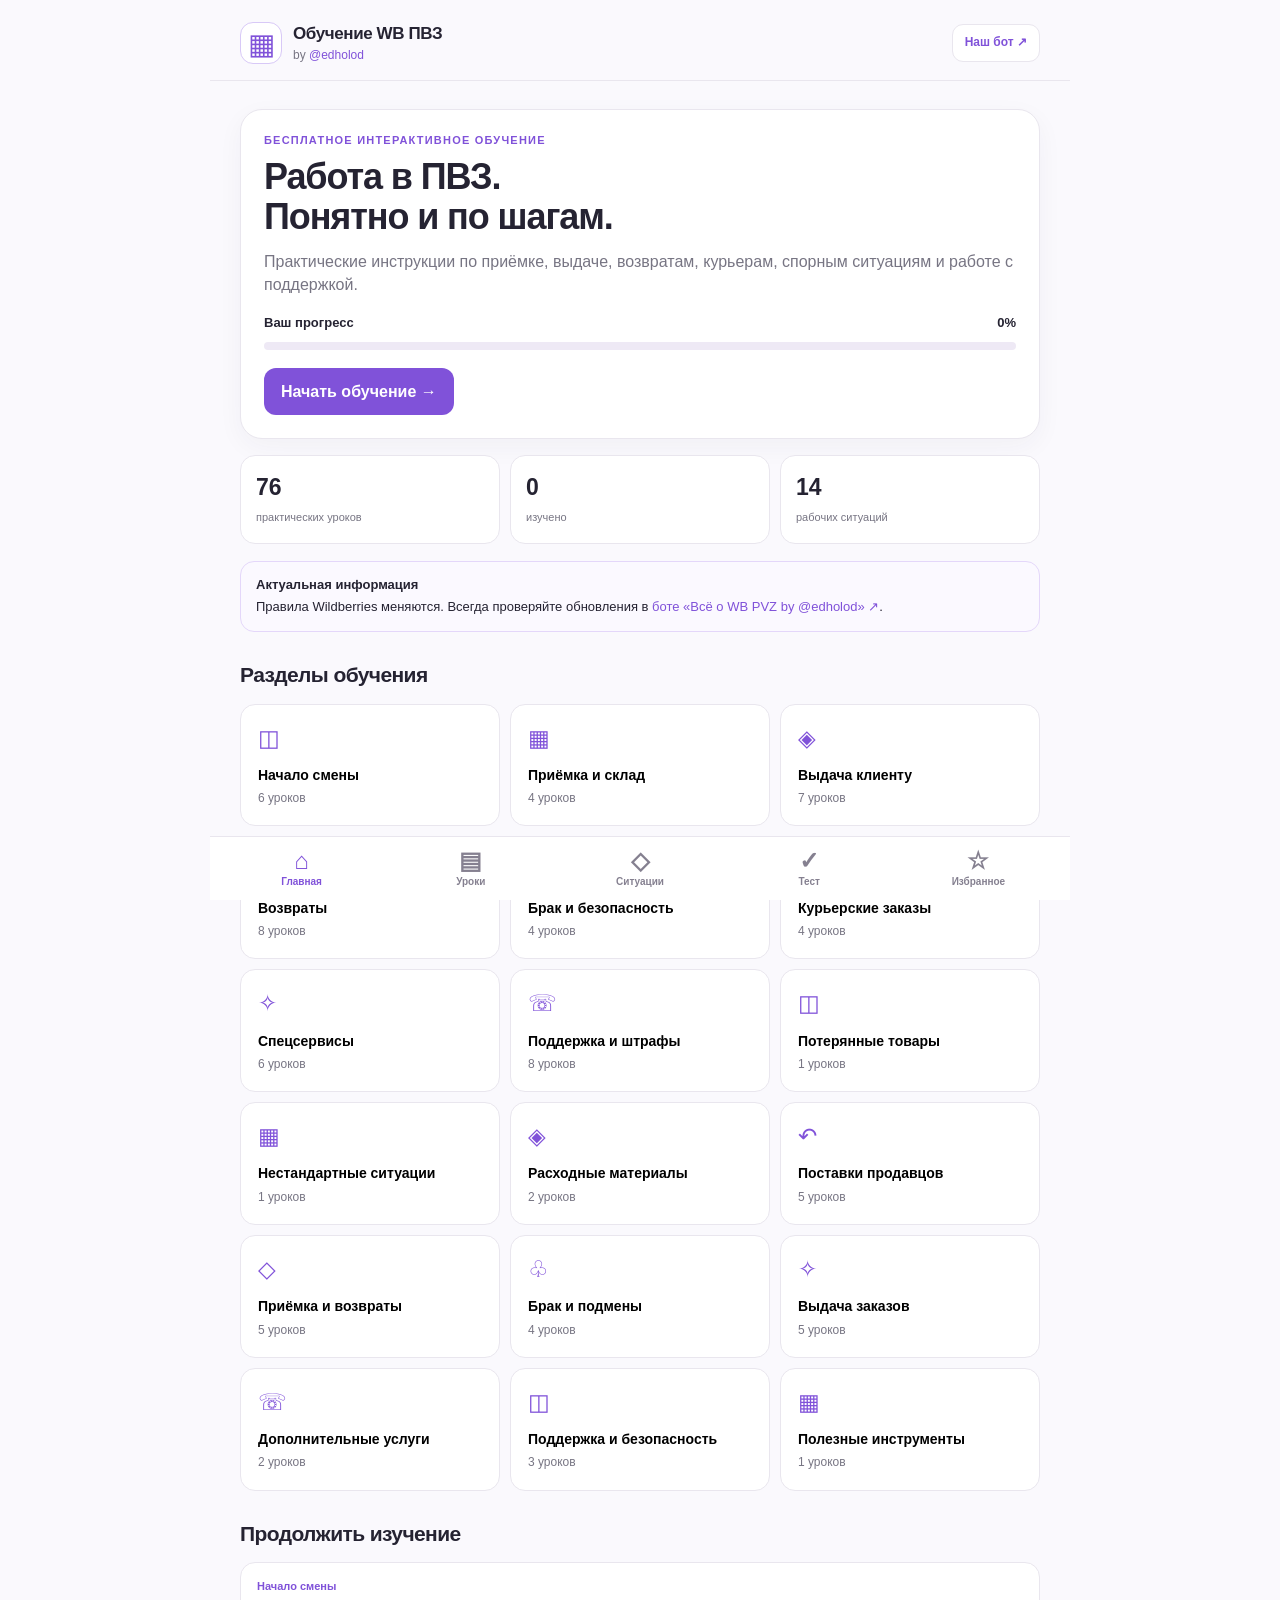
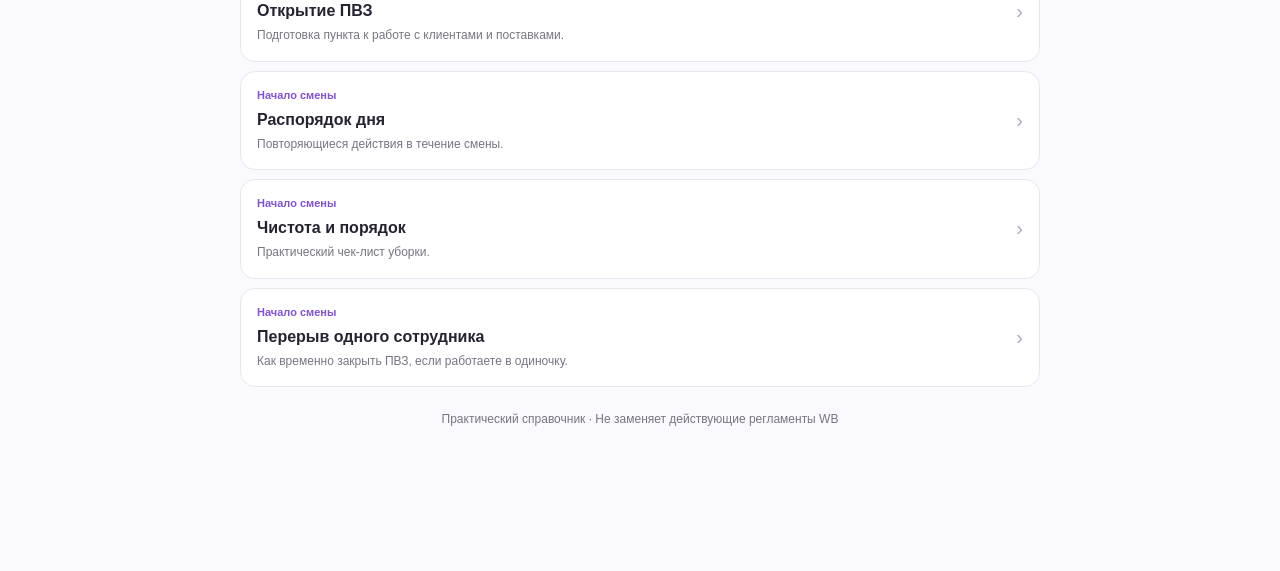
==== index.html @ 2af8cb89 "Add files via upload" ====
<!doctype html><html lang="ru"><head><meta charset="utf-8"><meta name="viewport" content="width=device-width,initial-scale=1,viewport-fit=cover"><meta name="theme-color" content="#faf9fd"><meta name="description" content="Бесплатное интерактивное обучение сотрудников ПВЗ Wildberries"><title>Обучение WB ПВЗ by @edholod</title><link rel="stylesheet" href="style.css"></head><body><div class="app"><header class="top"><div class="brand"><div class="logo" aria-hidden="true">▦</div><div><div class="brand-title">Обучение WB ПВЗ</div><div class="brand-sub">by <a href="https://t.me/edholod" target="_blank" rel="noopener">@edholod</a></div></div></div><a class="botlink" href="https://t.me/edholod_wbbot" target="_blank" rel="noopener">Наш бот ↗</a></header><main id="main"></main><nav class="nav" aria-label="Основное меню"><button data-nav="home" class="active"><span>⌂</span>Главная</button><button data-nav="catalog"><span>▤</span>Уроки</button><button data-nav="situations"><span>◇</span>Ситуации</button><button data-nav="quiz"><span>✓</span>Тест</button><button data-nav="saved"><span>☆</span>Избранное</button></nav></div><script src="content.js"></script><script src="app.js"></script></body></html>
---- style.css ----
:root{--bg:#faf9fd;--surface:#fff;--ink:#252332;--muted:#777583;--line:#e9e6ee;--accent:#8052d9;--soft:#f4effd;--green:#22865d;--red:#c14a56;--shadow:0 8px 26px rgba(50,36,76,.045)}*{box-sizing:border-box}html{scroll-behavior:smooth}body{margin:0;background:var(--bg);color:var(--ink);font-family:Inter,-apple-system,BlinkMacSystemFont,"Segoe UI",Arial,sans-serif;line-height:1.45}button,input{font:inherit}button{cursor:pointer}.app{max-width:860px;margin:auto;min-height:100vh;padding-bottom:90px}.top{display:flex;align-items:center;justify-content:space-between;gap:12px;padding:22px 22px 16px;background:var(--bg);position:sticky;top:0;z-index:9;border-bottom:1px solid var(--line)}.brand{display:flex;gap:11px;align-items:center}.logo{display:grid;place-items:center;width:42px;height:42px;border:1.5px solid #d8c9f7;color:var(--accent);font-size:29px;border-radius:13px;background:#fff}.brand-title{font-size:17px;font-weight:780;letter-spacing:-.4px}.brand-sub{font-size:12px;color:var(--muted)}a{color:var(--accent);text-decoration:none}.botlink{font-size:12px;font-weight:700;white-space:nowrap;border:1px solid var(--line);border-radius:11px;padding:9px 12px;background:white}main{padding:22px}.eyebrow{font-size:11px;font-weight:800;letter-spacing:.11em;color:var(--accent);text-transform:uppercase;margin-bottom:8px}.hero{background:white;border:1px solid var(--line);border-radius:22px;padding:23px;box-shadow:var(--shadow)}h1{font-size:clamp(25px,5vw,36px);line-height:1.12;letter-spacing:-1.1px;margin:0 0 12px}h2{font-size:21px;letter-spacing:-.6px;margin:28px 0 13px}h3{font-size:16px;margin:0 0 5px}.muted{color:var(--muted)}.small{font-size:13px}.hero p{margin:0 0 18px;color:var(--muted)}.row{display:flex;align-items:center;justify-content:space-between;gap:12px}.progress{height:8px;background:#eee9f5;border-radius:12px;overflow:hidden}.progress>i{display:block;height:100%;background:var(--accent);border-radius:12px;transition:width .3s}.stats{display:grid;grid-template-columns:repeat(3,1fr);gap:10px;margin:16px 0}.stat{padding:15px;background:white;border:1px solid var(--line);border-radius:15px}.stat b{display:block;font-size:23px}.stat span{font-size:11px;color:var(--muted)}.button{border:0;border-radius:12px;background:var(--accent);color:white;padding:12px 17px;font-weight:750}.button.secondary{background:white;color:var(--ink);border:1px solid var(--line)}.button:disabled{opacity:.4;cursor:default}.search{width:100%;padding:14px 16px;border-radius:13px;border:1px solid var(--line);background:white;color:var(--ink);outline:0}.search:focus{border-color:var(--accent)}.chips{display:flex;gap:7px;overflow-x:auto;padding:12px 0 14px;scrollbar-width:none}.chip{border:1px solid var(--line);border-radius:99px;padding:8px 12px;background:white;white-space:nowrap;font-size:12px;color:var(--muted)}.chip.selected{color:var(--accent);border-color:#bca5ed;background:var(--soft);font-weight:750}.list{display:grid;gap:9px}.lesson,.situation{background:white;border:1px solid var(--line);border-radius:15px;padding:16px;display:flex;gap:12px;align-items:center;text-align:left;width:100%;color:var(--ink)}.lesson:hover,.situation:hover{border-color:#cbb8f3}.lesson-body{flex:1;min-width:0}.lesson p{font-size:12px;color:var(--muted);margin:4px 0 0}.meta{font-size:11px;color:var(--accent);font-weight:750;margin-bottom:4px}.arrow{font-size:20px;color:#b4a7c9}.check{color:var(--green)}.category-grid{display:grid;grid-template-columns:repeat(2,1fr);gap:10px}.category{border:1px solid var(--line);border-radius:15px;padding:17px;background:white;text-align:left}.category b{display:block;font-size:14px}.category span{font-size:12px;color:var(--muted)}.category .symbol{font-size:23px;color:var(--accent);display:block;margin-bottom:10px}.notice{border:1px solid #e4d7fa;background:#fbf9ff;border-radius:14px;padding:14px 15px;font-size:13px;margin:17px 0}.notice strong{display:block;margin-bottom:4px}.breadcrumbs{border:0;background:none;padding:0;color:var(--accent);font-weight:700;margin-bottom:18px}.lesson-title{font-size:28px;letter-spacing:-.7px;margin:6px 0}.step{display:flex;gap:13px;margin:0 0 10px;padding:16px;background:white;border:1px solid var(--line);border-radius:14px}.step-number{flex:none;display:grid;place-items:center;width:27px;height:27px;background:var(--soft);color:var(--accent);font-weight:800;border-radius:9px;font-size:12px}.step p{margin:2px 0 0;font-size:14px}.lesson-actions{display:flex;gap:8px;flex-wrap:wrap;margin-top:18px}.nav{position:fixed;bottom:0;left:50%;transform:translateX(-50%);width:min(860px,100%);display:grid;grid-template-columns:repeat(5,1fr);background:white;border-top:1px solid var(--line);padding:8px 7px max(8px,env(safe-area-inset-bottom));z-index:20}.nav button{background:none;border:0;color:#858090;font-size:10px;font-weight:650;display:flex;align-items:center;flex-direction:column;gap:2px;padding:3px 0}.nav button span{font-size:24px;line-height:25px}.nav button.active{color:var(--accent)}.quiz-card{padding:20px;background:white;border:1px solid var(--line);border-radius:18px}.option{display:block;width:100%;text-align:left;border:1px solid var(--line);background:white;border-radius:11px;padding:13px;margin:8px 0;color:var(--ink)}.option.selected{border-color:var(--accent);background:var(--soft)}.option.correct{border-color:var(--green);background:#f0fbf5}.option.wrong{border-color:var(--red);background:#fff3f4}.empty{text-align:center;padding:45px 20px;color:var(--muted)}.tag{font-size:11px;color:var(--accent);font-weight:700}.footer{font-size:12px;color:var(--muted);padding:24px 0;text-align:center}.seg{display:flex;gap:7px;margin:15px 0}.seg button{padding:8px 12px;background:white;border:1px solid var(--line);border-radius:10px;font-size:12px}.seg button.selected{background:var(--soft);border-color:#bca5ed;color:var(--accent)}@media(min-width:700px){.category-grid{grid-template-columns:repeat(3,1fr)}.top{padding-left:30px;padding-right:30px}main{padding:28px 30px}}@media(max-width:370px){.top{padding:13px}.brand-title{font-size:15px}.botlink{padding:8px;font-size:11px}main{padding:15px}.hero{padding:18px}}
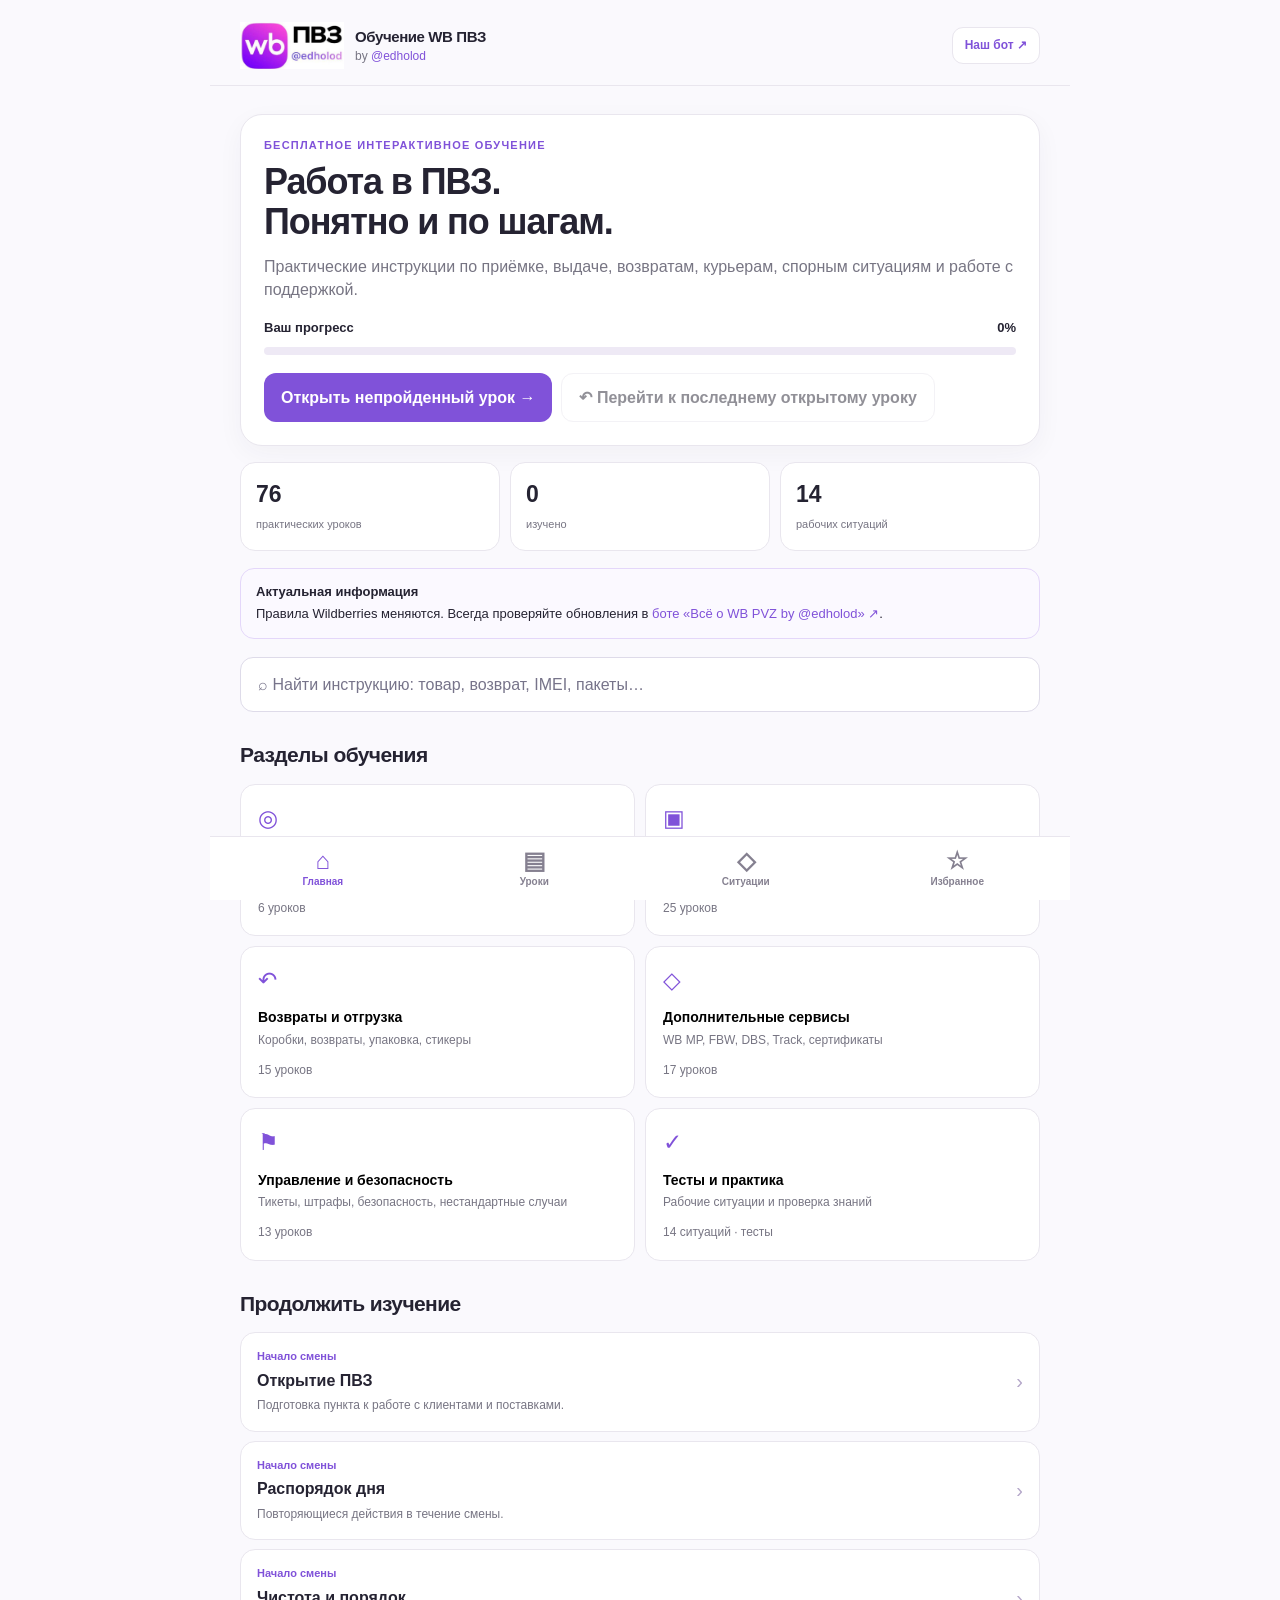
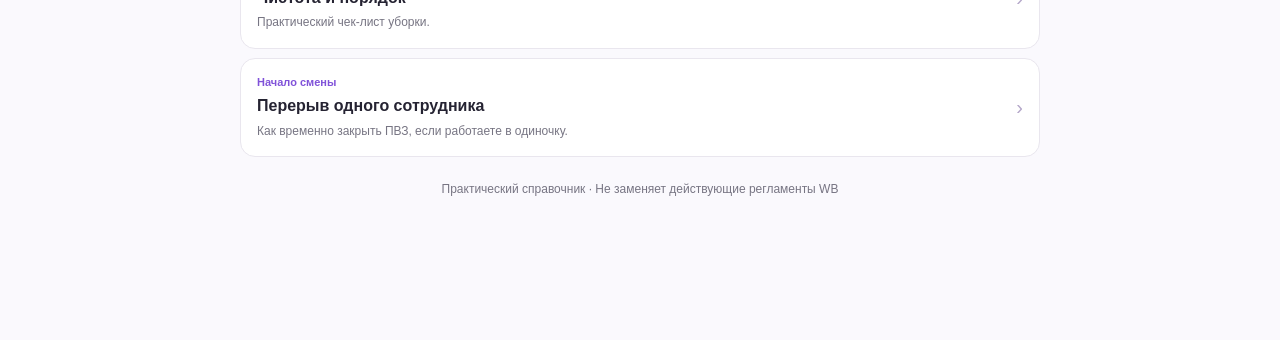
==== commit 0f881f31: "Add files via upload" ====
--- a/index.html
+++ b/index.html
@@ -1 +1 @@
-<!doctype html><html lang="ru"><head><meta charset="utf-8"><meta name="viewport" content="width=device-width,initial-scale=1,viewport-fit=cover"><meta name="theme-color" content="#faf9fd"><meta name="description" content="Бесплатное интерактивное обучение сотрудников ПВЗ Wildberries"><title>Обучение WB ПВЗ by @edholod</title><link rel="stylesheet" href="style.css"></head><body><div class="app"><header class="top"><div class="brand"><div class="logo" aria-hidden="true">▦</div><div><div class="brand-title">Обучение WB ПВЗ</div><div class="brand-sub">by <a href="https://t.me/edholod" target="_blank" rel="noopener">@edholod</a></div></div></div><a class="botlink" href="https://t.me/edholod_wbbot" target="_blank" rel="noopener">Наш бот ↗</a></header><main id="main"></main><nav class="nav" aria-label="Основное меню"><button data-nav="home" class="active"><span>⌂</span>Главная</button><button data-nav="catalog"><span>▤</span>Уроки</button><button data-nav="situations"><span>◇</span>Ситуации</button><button data-nav="quiz"><span>✓</span>Тест</button><button data-nav="saved"><span>☆</span>Избранное</button></nav></div><script src="content.js"></script><script src="app.js"></script></body></html>
+<!doctype html><html lang="ru"><head><meta charset="utf-8"><meta name="viewport" content="width=device-width,initial-scale=1,viewport-fit=cover"><meta name="theme-color" content="#faf9fd"><meta name="description" content="Бесплатное интерактивное обучение сотрудников ПВЗ Wildberries"><title>Обучение WB ПВЗ by @edholod</title><link rel="icon" href="logo.png" type="image/png"><link rel="stylesheet" href="style.css"></head><body><div class="app"><header class="top"><div class="brand"><img class="brand-image" src="logo.png" alt="WB ПВЗ @edholod"><div><div class="brand-title">Обучение WB ПВЗ</div><div class="brand-sub">by <a href="https://t.me/edholod" target="_blank" rel="noopener">@edholod</a></div></div></div><a class="botlink" href="https://t.me/edholod_wbbot" target="_blank" rel="noopener">Наш бот ↗</a></header><main id="main"></main><nav class="nav" aria-label="Основное меню"><button data-nav="home" class="active"><span>⌂</span>Главная</button><button data-nav="catalog"><span>▤</span>Уроки</button><button data-nav="situations"><span>◇</span>Ситуации</button><button data-nav="saved"><span>☆</span>Избранное</button></nav></div><script src="content.js"></script><script src="app.js"></script></body></html>
--- a/style.css
+++ b/style.css
@@ -1 +1,14 @@
 :root{--bg:#faf9fd;--surface:#fff;--ink:#252332;--muted:#777583;--line:#e9e6ee;--accent:#8052d9;--soft:#f4effd;--green:#22865d;--red:#c14a56;--shadow:0 8px 26px rgba(50,36,76,.045)}*{box-sizing:border-box}html{scroll-behavior:smooth}body{margin:0;background:var(--bg);color:var(--ink);font-family:Inter,-apple-system,BlinkMacSystemFont,"Segoe UI",Arial,sans-serif;line-height:1.45}button,input{font:inherit}button{cursor:pointer}.app{max-width:860px;margin:auto;min-height:100vh;padding-bottom:90px}.top{display:flex;align-items:center;justify-content:space-between;gap:12px;padding:22px 22px 16px;background:var(--bg);position:sticky;top:0;z-index:9;border-bottom:1px solid var(--line)}.brand{display:flex;gap:11px;align-items:center}.logo{display:grid;place-items:center;width:42px;height:42px;border:1.5px solid #d8c9f7;color:var(--accent);font-size:29px;border-radius:13px;background:#fff}.brand-title{font-size:17px;font-weight:780;letter-spacing:-.4px}.brand-sub{font-size:12px;color:var(--muted)}a{color:var(--accent);text-decoration:none}.botlink{font-size:12px;font-weight:700;white-space:nowrap;border:1px solid var(--line);border-radius:11px;padding:9px 12px;background:white}main{padding:22px}.eyebrow{font-size:11px;font-weight:800;letter-spacing:.11em;color:var(--accent);text-transform:uppercase;margin-bottom:8px}.hero{background:white;border:1px solid var(--line);border-radius:22px;padding:23px;box-shadow:var(--shadow)}h1{font-size:clamp(25px,5vw,36px);line-height:1.12;letter-spacing:-1.1px;margin:0 0 12px}h2{font-size:21px;letter-spacing:-.6px;margin:28px 0 13px}h3{font-size:16px;margin:0 0 5px}.muted{color:var(--muted)}.small{font-size:13px}.hero p{margin:0 0 18px;color:var(--muted)}.row{display:flex;align-items:center;justify-content:space-between;gap:12px}.progress{height:8px;background:#eee9f5;border-radius:12px;overflow:hidden}.progress>i{display:block;height:100%;background:var(--accent);border-radius:12px;transition:width .3s}.stats{display:grid;grid-template-columns:repeat(3,1fr);gap:10px;margin:16px 0}.stat{padding:15px;background:white;border:1px solid var(--line);border-radius:15px}.stat b{display:block;font-size:23px}.stat span{font-size:11px;color:var(--muted)}.button{border:0;border-radius:12px;background:var(--accent);color:white;padding:12px 17px;font-weight:750}.button.secondary{background:white;color:var(--ink);border:1px solid var(--line)}.button:disabled{opacity:.4;cursor:default}.search{width:100%;padding:14px 16px;border-radius:13px;border:1px solid var(--line);background:white;color:var(--ink);outline:0}.search:focus{border-color:var(--accent)}.chips{display:flex;gap:7px;overflow-x:auto;padding:12px 0 14px;scrollbar-width:none}.chip{border:1px solid var(--line);border-radius:99px;padding:8px 12px;background:white;white-space:nowrap;font-size:12px;color:var(--muted)}.chip.selected{color:var(--accent);border-color:#bca5ed;background:var(--soft);font-weight:750}.list{display:grid;gap:9px}.lesson,.situation{background:white;border:1px solid var(--line);border-radius:15px;padding:16px;display:flex;gap:12px;align-items:center;text-align:left;width:100%;color:var(--ink)}.lesson:hover,.situation:hover{border-color:#cbb8f3}.lesson-body{flex:1;min-width:0}.lesson p{font-size:12px;color:var(--muted);margin:4px 0 0}.meta{font-size:11px;color:var(--accent);font-weight:750;margin-bottom:4px}.arrow{font-size:20px;color:#b4a7c9}.check{color:var(--green)}.category-grid{display:grid;grid-template-columns:repeat(2,1fr);gap:10px}.category{border:1px solid var(--line);border-radius:15px;padding:17px;background:white;text-align:left}.category b{display:block;font-size:14px}.category span{font-size:12px;color:var(--muted)}.category .symbol{font-size:23px;color:var(--accent);display:block;margin-bottom:10px}.notice{border:1px solid #e4d7fa;background:#fbf9ff;border-radius:14px;padding:14px 15px;font-size:13px;margin:17px 0}.notice strong{display:block;margin-bottom:4px}.breadcrumbs{border:0;background:none;padding:0;color:var(--accent);font-weight:700;margin-bottom:18px}.lesson-title{font-size:28px;letter-spacing:-.7px;margin:6px 0}.step{display:flex;gap:13px;margin:0 0 10px;padding:16px;background:white;border:1px solid var(--line);border-radius:14px}.step-number{flex:none;display:grid;place-items:center;width:27px;height:27px;background:var(--soft);color:var(--accent);font-weight:800;border-radius:9px;font-size:12px}.step p{margin:2px 0 0;font-size:14px}.lesson-actions{display:flex;gap:8px;flex-wrap:wrap;margin-top:18px}.nav{position:fixed;bottom:0;left:50%;transform:translateX(-50%);width:min(860px,100%);display:grid;grid-template-columns:repeat(5,1fr);background:white;border-top:1px solid var(--line);padding:8px 7px max(8px,env(safe-area-inset-bottom));z-index:20}.nav button{background:none;border:0;color:#858090;font-size:10px;font-weight:650;display:flex;align-items:center;flex-direction:column;gap:2px;padding:3px 0}.nav button span{font-size:24px;line-height:25px}.nav button.active{color:var(--accent)}.quiz-card{padding:20px;background:white;border:1px solid var(--line);border-radius:18px}.option{display:block;width:100%;text-align:left;border:1px solid var(--line);background:white;border-radius:11px;padding:13px;margin:8px 0;color:var(--ink)}.option.selected{border-color:var(--accent);background:var(--soft)}.option.correct{border-color:var(--green);background:#f0fbf5}.option.wrong{border-color:var(--red);background:#fff3f4}.empty{text-align:center;padding:45px 20px;color:var(--muted)}.tag{font-size:11px;color:var(--accent);font-weight:700}.footer{font-size:12px;color:var(--muted);padding:24px 0;text-align:center}.seg{display:flex;gap:7px;margin:15px 0}.seg button{padding:8px 12px;background:white;border:1px solid var(--line);border-radius:10px;font-size:12px}.seg button.selected{background:var(--soft);border-color:#bca5ed;color:var(--accent)}@media(min-width:700px){.category-grid{grid-template-columns:repeat(3,1fr)}.top{padding-left:30px;padding-right:30px}main{padding:28px 30px}}@media(max-width:370px){.top{padding:13px}.brand-title{font-size:15px}.botlink{padding:8px;font-size:11px}main{padding:15px}.hero{padding:18px}}
+
+.category-description{font-size:12px;color:#77748a;line-height:1.45;display:block;margin:4px 0 8px}.search-shortcut{display:block;width:100%;border:1px solid #dedbe9;background:#fff;border-radius:13px;padding:15px 17px;text-align:left;color:#77748a;font:inherit;cursor:pointer;margin:18px 0 24px}.search-shortcut:hover{border-color:#9479d4}.category-grid{grid-template-columns:repeat(2,minmax(0,1fr))}@media(max-width:420px){.category-grid{grid-template-columns:repeat(2,minmax(0,1fr));gap:10px}.category{padding:15px 12px}.category b{font-size:14px}}
+
+.quiz-exit{display:inline-flex;align-items:center;margin:0 0 18px;padding:11px 15px;border:1px solid #ddd7ea;border-radius:12px;background:#fff;color:#382f50;font-weight:650;cursor:pointer}
+
+button:focus-visible,a:focus-visible,input:focus-visible{outline:3px solid #9c7ae3;outline-offset:2px}.category{min-width:0;overflow-wrap:anywhere}.option:disabled{cursor:default;opacity:1}.nav button{min-height:43px}.notice{overflow-wrap:anywhere}@media(max-width:370px){.brand{gap:7px}.logo{width:35px;height:35px;font-size:24px}.brand-title{font-size:14px}.botlink{padding:7px;font-size:10px}}
+
+.visuals{margin:24px 0}.visual-grid{display:grid;grid-template-columns:repeat(auto-fit,minmax(min(100%,220px),1fr));gap:14px}.visual-grid figure{margin:0;padding:10px;border:1px solid #dedbe9;border-radius:14px;background:#fff}.visual-grid img{width:100%;height:230px;object-fit:contain;display:block;border-radius:9px;background:#f6f5fa}.visual-grid figcaption{font-size:12px;color:#626070;margin-top:9px;line-height:1.5}.visual-grid a{display:block;cursor:zoom-in}.visual-grid a:focus-visible{outline:3px solid #8052ce;outline-offset:3px}
+
+/* Improved mobile navigation, accessible sticky return control */
+.sticky-back{position:sticky;top:0;z-index:30;background:rgba(250,249,253,.97);backdrop-filter:blur(12px);padding:9px 0;margin:-6px 0 10px}.sticky-exit{position:sticky;top:0;z-index:30;box-shadow:0 3px 12px #31234a16}.hero-actions{display:flex;flex-wrap:wrap;gap:9px}.hero-actions .button{white-space:normal;text-align:center}.hero-actions button:disabled{opacity:.5;cursor:not-allowed}.inline-visual{margin:8px 0 18px 42px;padding:12px;border:1px solid #dedbe9;border-radius:14px;background:white}.inline-visual img{display:block;width:100%;max-height:360px;object-fit:contain;background:#f7f6fa;border-radius:9px}.inline-visual figcaption{font-size:12px;color:#656074;line-height:1.5;margin-top:8px}.inline-visual a{display:block;cursor:zoom-in}.nav{grid-template-columns:repeat(4,minmax(0,1fr))}.nav button{min-width:0}@media(max-width:420px){.hero-actions{flex-direction:column}.hero-actions .button{width:100%}.inline-visual{margin-left:0}}
+
+.brand-image{width:104px;height:auto;max-height:52px;object-fit:contain;flex-shrink:0;display:block}.brand{min-width:0}.brand>div{min-width:0}.brand-title{font-size:15px}.sticky-back{top:74px;z-index:8}.sticky-exit{top:74px;z-index:8}@media(max-width:420px){.brand-image{width:79px;max-height:44px}.brand-title{font-size:13px}.brand-sub{font-size:11px}.top{gap:7px;padding:13px 10px}.botlink{font-size:10px;padding:7px}.sticky-back,.sticky-exit{top:61px}}
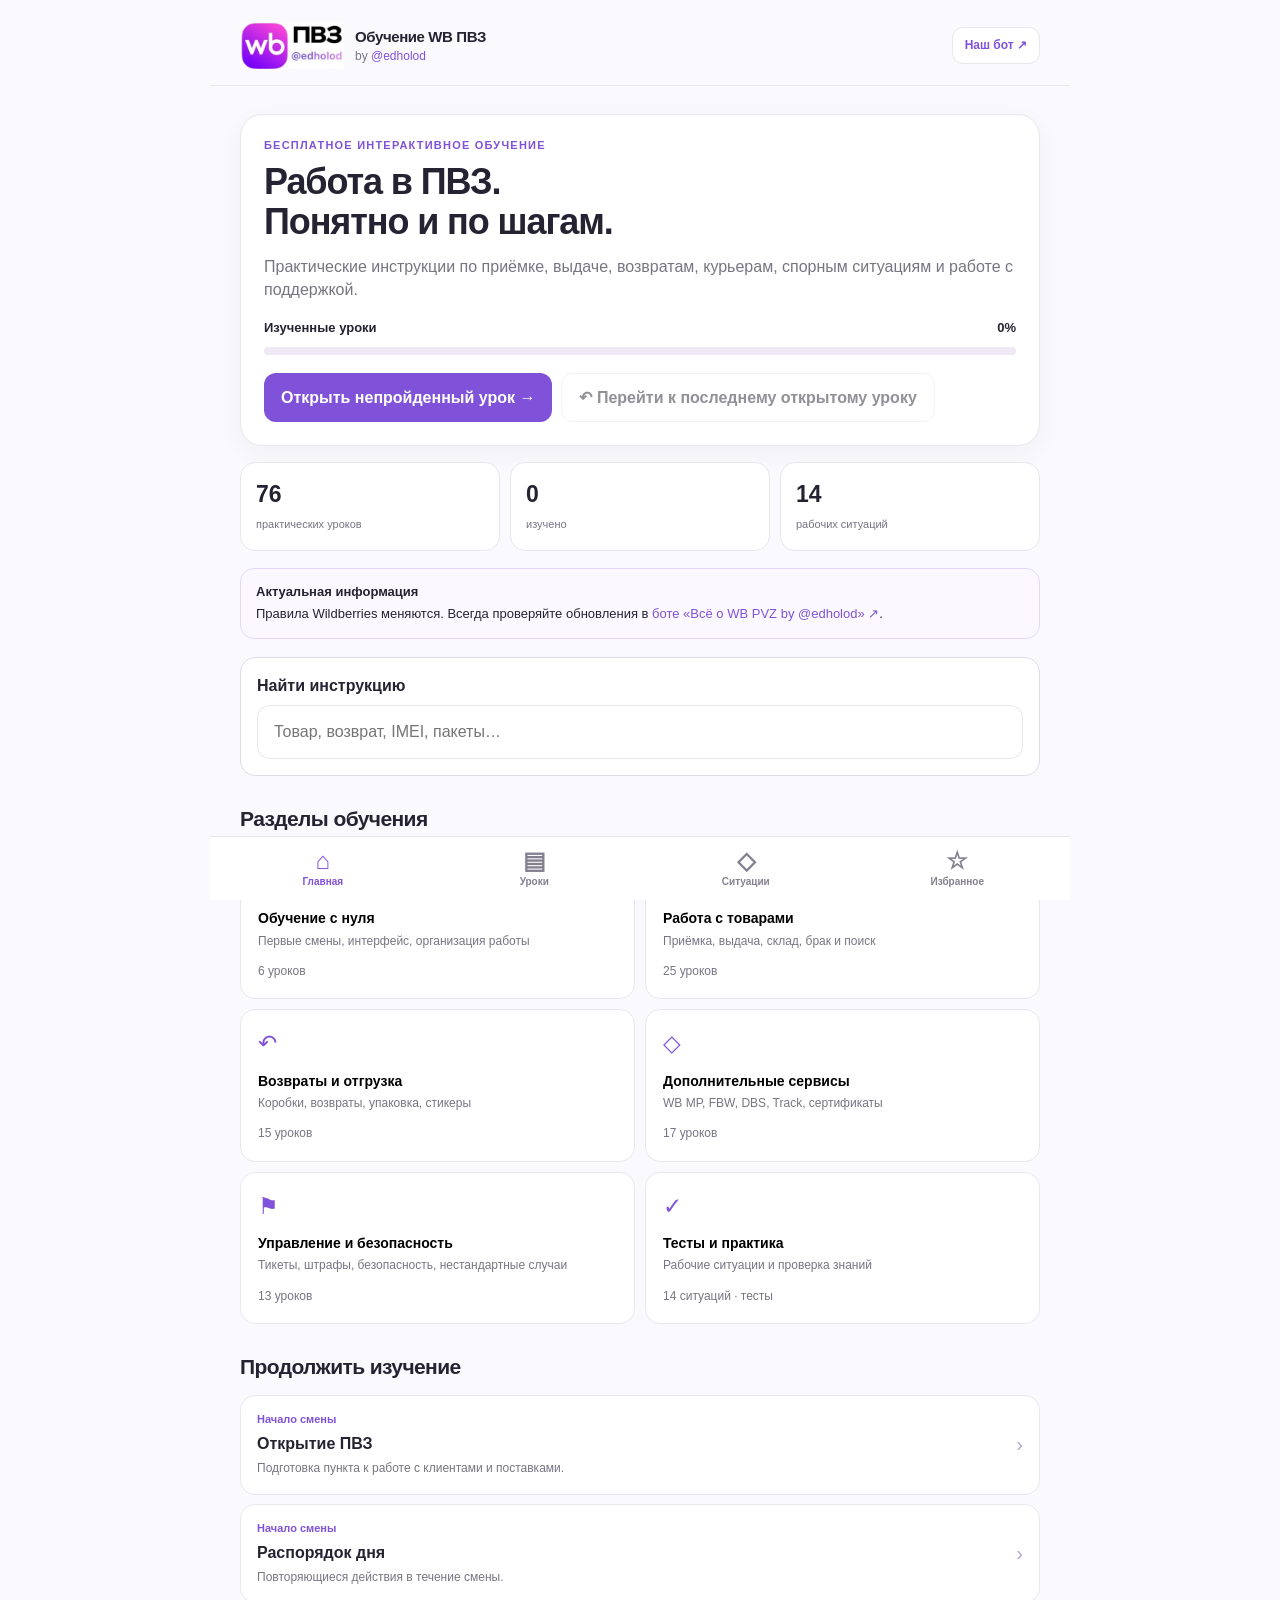
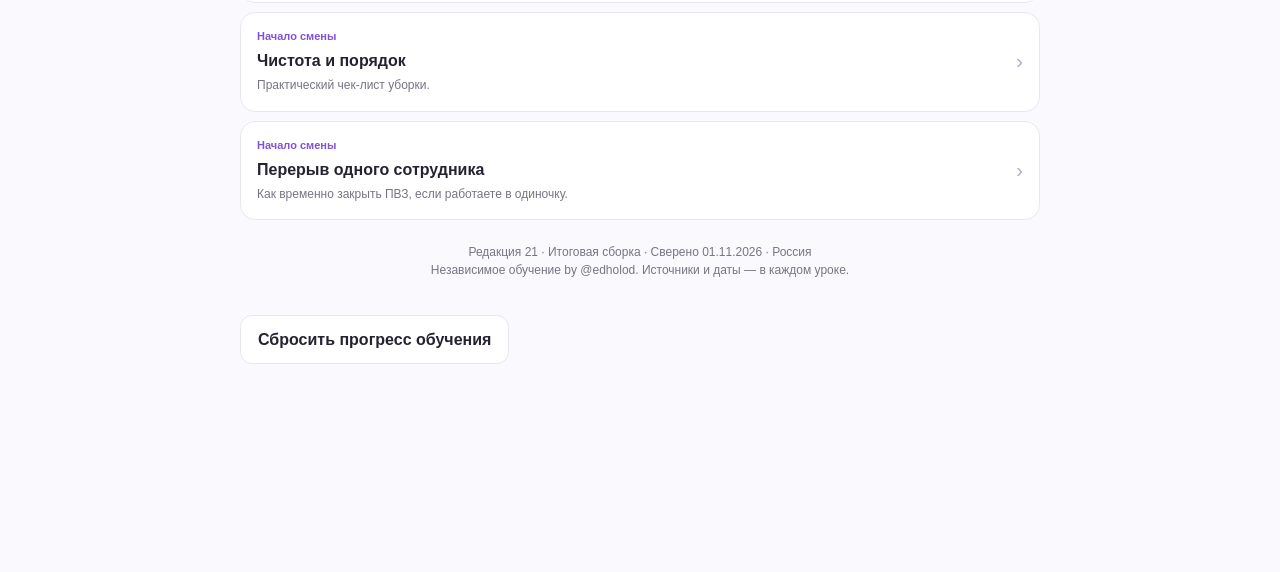
==== commit f498e71c: "Add files via upload" ====
--- a/index.html
+++ b/index.html
@@ -1 +1 @@
-<!doctype html><html lang="ru"><head><meta charset="utf-8"><meta name="viewport" content="width=device-width,initial-scale=1,viewport-fit=cover"><meta name="theme-color" content="#faf9fd"><meta name="description" content="Бесплатное интерактивное обучение сотрудников ПВЗ Wildberries"><title>Обучение WB ПВЗ by @edholod</title><link rel="icon" href="logo.png" type="image/png"><link rel="stylesheet" href="style.css"></head><body><div class="app"><header class="top"><div class="brand"><img class="brand-image" src="logo.png" alt="WB ПВЗ @edholod"><div><div class="brand-title">Обучение WB ПВЗ</div><div class="brand-sub">by <a href="https://t.me/edholod" target="_blank" rel="noopener">@edholod</a></div></div></div><a class="botlink" href="https://t.me/edholod_wbbot" target="_blank" rel="noopener">Наш бот ↗</a></header><main id="main"></main><nav class="nav" aria-label="Основное меню"><button data-nav="home" class="active"><span>⌂</span>Главная</button><button data-nav="catalog"><span>▤</span>Уроки</button><button data-nav="situations"><span>◇</span>Ситуации</button><button data-nav="saved"><span>☆</span>Избранное</button></nav></div><script src="content.js"></script><script src="app.js"></script></body></html>
+<!doctype html><html lang="ru"><head><meta charset="utf-8"><meta name="viewport" content="width=device-width,initial-scale=1,viewport-fit=cover"><meta name="theme-color" content="#faf9fd"><meta name="description" content="Бесплатное интерактивное обучение сотрудников ПВЗ Wildberries"><script async src="https://telegram.org/js/telegram-web-app.js?64"></script><title>Обучение WB ПВЗ by @edholod</title><link rel="icon" href="logo.png" type="image/png"><link rel="stylesheet" href="style.css?v=21-final-20261101"></head><body><div class="app"><header class="top"><div class="brand"><img class="brand-image" src="logo.png" alt="WB ПВЗ @edholod"><div><div class="brand-title">Обучение WB ПВЗ</div><div class="brand-sub">by <a href="https://t.me/edholod" target="_blank" rel="noopener">@edholod</a></div></div></div><a class="botlink" href="https://t.me/edholod_wbbot" target="_blank" rel="noopener">Наш бот ↗</a></header><main id="main"></main><nav class="nav" aria-label="Основное меню"><button data-nav="home" class="active"><span>⌂</span>Главная</button><button data-nav="catalog"><span>▤</span>Уроки</button><button data-nav="situations"><span>◇</span>Ситуации</button><button data-nav="saved"><span>☆</span>Избранное</button></nav></div><script src="content.js?v=21-final-20261101"></script><script src="app.js?v=21-final-20261101"></script></body></html>
--- a/style.css
+++ b/style.css
@@ -12,3 +12,15 @@
 .sticky-back{position:sticky;top:0;z-index:30;background:rgba(250,249,253,.97);backdrop-filter:blur(12px);padding:9px 0;margin:-6px 0 10px}.sticky-exit{position:sticky;top:0;z-index:30;box-shadow:0 3px 12px #31234a16}.hero-actions{display:flex;flex-wrap:wrap;gap:9px}.hero-actions .button{white-space:normal;text-align:center}.hero-actions button:disabled{opacity:.5;cursor:not-allowed}.inline-visual{margin:8px 0 18px 42px;padding:12px;border:1px solid #dedbe9;border-radius:14px;background:white}.inline-visual img{display:block;width:100%;max-height:360px;object-fit:contain;background:#f7f6fa;border-radius:9px}.inline-visual figcaption{font-size:12px;color:#656074;line-height:1.5;margin-top:8px}.inline-visual a{display:block;cursor:zoom-in}.nav{grid-template-columns:repeat(4,minmax(0,1fr))}.nav button{min-width:0}@media(max-width:420px){.hero-actions{flex-direction:column}.hero-actions .button{width:100%}.inline-visual{margin-left:0}}
 
 .brand-image{width:104px;height:auto;max-height:52px;object-fit:contain;flex-shrink:0;display:block}.brand{min-width:0}.brand>div{min-width:0}.brand-title{font-size:15px}.sticky-back{top:74px;z-index:8}.sticky-exit{top:74px;z-index:8}@media(max-width:420px){.brand-image{width:79px;max-height:44px}.brand-title{font-size:13px}.brand-sub{font-size:11px}.top{gap:7px;padding:13px 10px}.botlink{font-size:10px;padding:7px}.sticky-back,.sticky-exit{top:61px}}
+
+.home-search{margin:18px 0;padding:16px;border:1px solid #dedbe9;border-radius:15px;background:#fff}.home-search label{display:block;font-weight:700;margin-bottom:8px}.home-search .search{margin:0}.home-search #home-search-results{margin-top:10px}.home-search #home-search-results:empty{display:none}.home-search .list{max-height:430px;overflow-y:auto}
+
+/* Final navigation and mobile usability pass */
+.sticky-back,.sticky-exit{top:var(--header-height,78px)}.top{min-height:78px}.brand-image{object-fit:contain;object-position:center;width:min(104px,25vw);height:auto;max-height:none}.lesson-actions .button{min-height:44px}.step{align-items:flex-start}.step p{overflow-wrap:anywhere}.quiz-card h2{line-height:1.3}@media(max-width:420px){.top{min-height:65px}.sticky-back,.sticky-exit{top:65px}.brand-image{width:min(79px,23vw)}.lesson-actions .button{flex:1 1 100%}}
+
+.app{padding-bottom:180px}
+
+.sources-panel{margin:22px 0;padding:16px;border:1px solid #dedbe9;border-radius:14px;background:#fff;overflow-wrap:anywhere}.sources-panel h2{font-size:18px;margin:0 0 10px}.sources-panel p{margin:9px 0}.sources-panel small{color:#656074}.notice .sources-panel{font-size:14px}
+
+/* Keep return controls below the measured, responsive header. */
+.sticky-back,.sticky-exit{top:var(--header-height,78px)}
